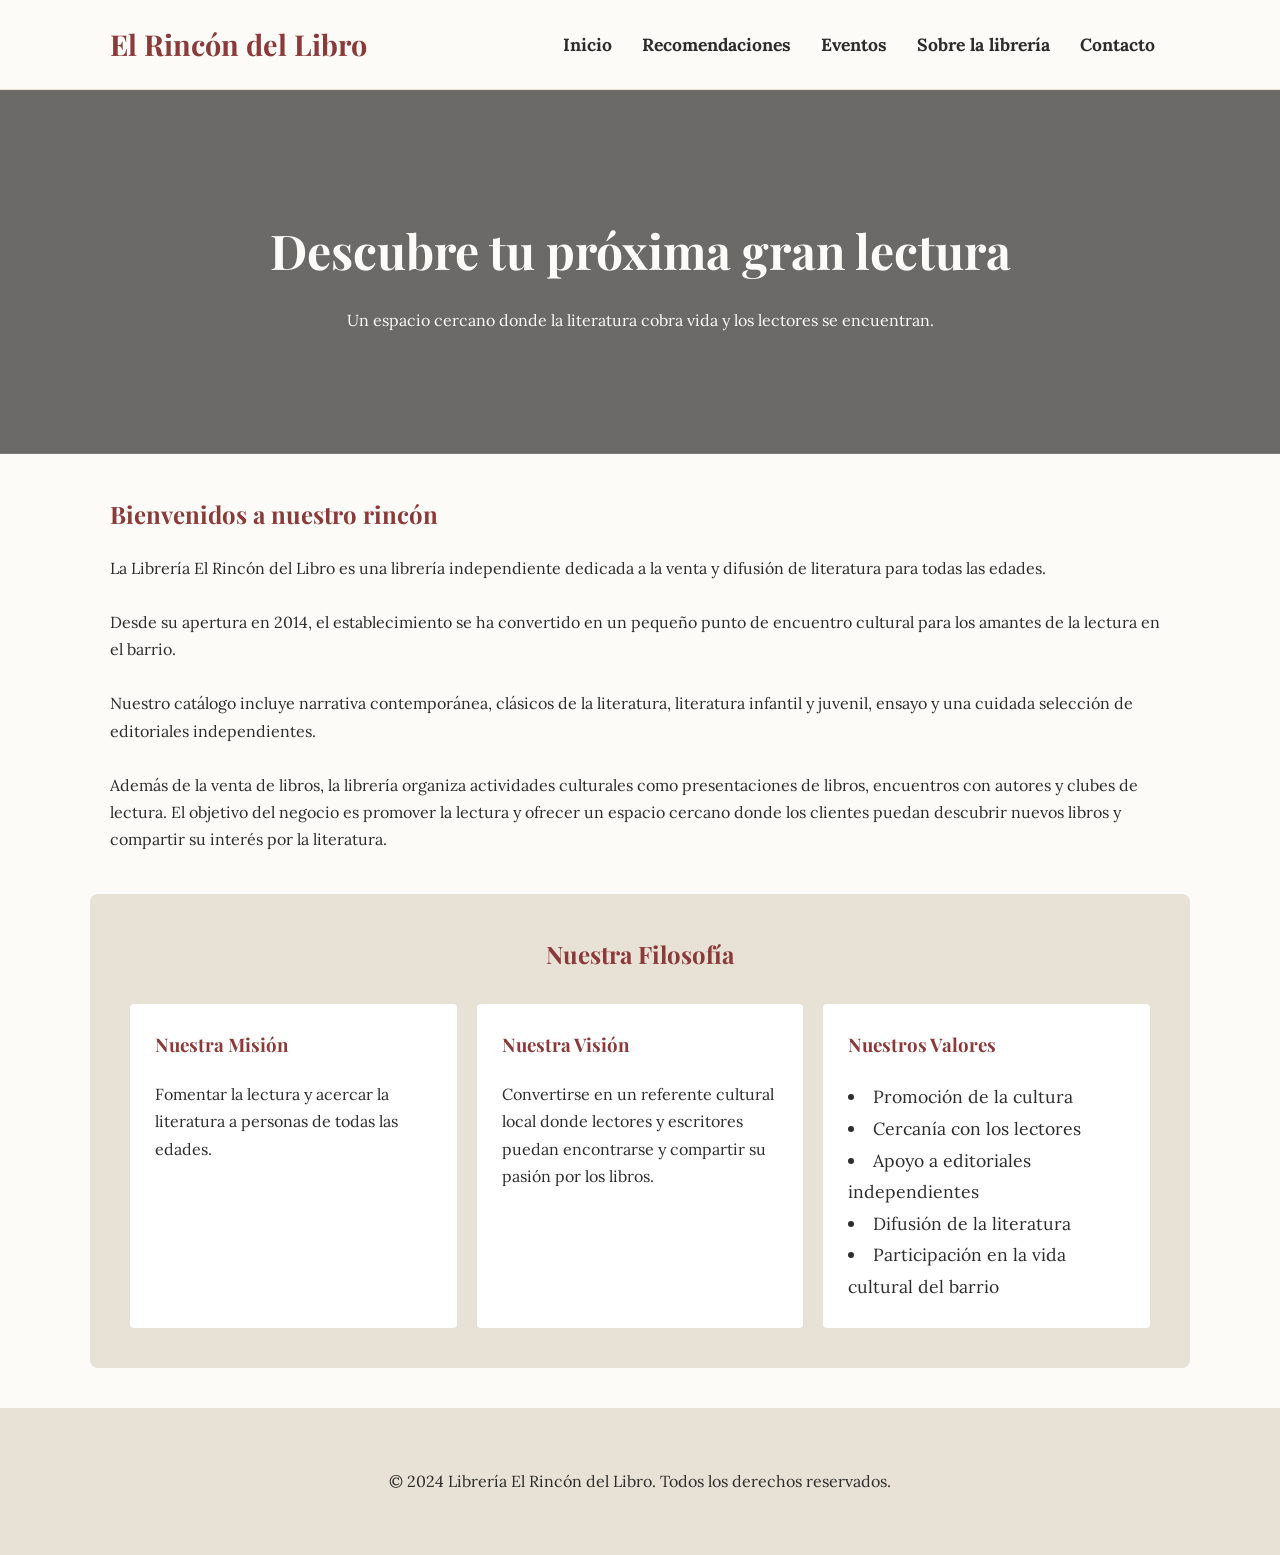
==== index.html @ 1aef14ab "Update index.html" ====
<!DOCTYPE html>
<html lang="es">
<head>
    <meta charset="UTF-8">
    <meta name="viewport" content="width=device-width, initial-scale=1.0">
    <title>Librería El Rincón del Libro | Inicio</title>
    <link rel="stylesheet" href="css/style.css">
</head>
<body>

    <header>
        <div class="contenedor header-flex">
            <a href="index.html" class="logo">El Rincón del Libro</a>
            
            <button class="hamburger" id="hamburger" aria-label="Abrir menú de navegación">
                <span></span>
                <span></span>
                <span></span>
            </button>

            <nav class="nav-menu" id="nav-menu">
                <ul>
                    <li><a href="index.html">Inicio</a></li>
                    <li><a href="recomendaciones.html">Recomendaciones</a></li>
                    <li><a href="eventos.html">Eventos</a></li>
                    <li><a href="sobre_nosotros.html">Sobre la librería</a></li>
                    <li><a href="contacto.html">Contacto</a></li>
                </ul>
            </nav>
        </div>
    </header>

   <main>
        <section class="hero">
            <h2>Descubre tu próxima gran lectura</h2>
            <p>Un espacio cercano donde la literatura cobra vida y los lectores se encuentran.</p>
        </section>

        <section class="contenedor">
            <h2>Bienvenidos a nuestro rincón</h2>
            <p>La Librería El Rincón del Libro es una librería independiente dedicada a la venta y difusión de literatura para todas las edades.</p>
            <br>
            <p>Desde su apertura en 2014, el establecimiento se ha convertido en un pequeño punto de encuentro cultural para los amantes de la lectura en el barrio.</p>
            <br>
            <p>Nuestro catálogo incluye narrativa contemporánea, clásicos de la literatura, literatura infantil y juvenil, ensayo y una cuidada selección de editoriales independientes.</p>
            <br>
            <p>Además de la venta de libros, la librería organiza actividades culturales como presentaciones de libros, encuentros con autores y clubes de lectura. El objetivo del negocio es promover la lectura y ofrecer un espacio cercano donde los clientes puedan descubrir nuevos libros y compartir su interés por la literatura.</p>
        </section>

        <section class="contenedor" style="background-color: var(--color-secundario); padding: 40px; border-radius: 8px; margin-bottom: 40px;">
            <h2 style="text-align: center; margin-bottom: 30px;">Nuestra Filosofía</h2>
            
            <div class="grid-servicios">
                
                <article class="tarjeta" style="border: none; box-shadow: none; display: flex; flex-direction: column; justify-content: space-between;">
                    <div>
                        <h3>Nuestra Misión</h3>
                        <p>Fomentar la lectura y acercar la literatura a personas de todas las edades.</p>
                    </div>
                </article>
                
                <article class="tarjeta" style="border: none; box-shadow: none; display: flex; flex-direction: column; justify-content: space-between;">
                    <div>
                        <h3>Nuestra Visión</h3>
                        <p>Convertirse en un referente cultural local donde lectores y escritores puedan encontrarse y compartir su pasión por los libros.</p>
                    </div>
                </article>

                <article class="tarjeta" style="border: none; box-shadow: none;">
                    <h3>Nuestros Valores</h3>
                    <ul style="list-style-position: inside; margin-top: 15px; color: var(--color-texto); font-size: 1.1rem; line-height: 1.8;">
                        <li>Promoción de la cultura</li>
                        <li>Cercanía con los lectores</li>
                        <li>Apoyo a editoriales independientes</li>
                        <li>Difusión de la literatura</li>
                        <li>Participación en la vida cultural del barrio</li>
                    </ul>
                </article>

            </div>
        </section>
    </main>

    <footer>
        <div class="contenedor">
            <p class="copyright">&copy; 2024 Librería El Rincón del Libro. Todos los derechos reservados.</p>
        </div>
    </footer>

    <script>
        const btn = document.getElementById('hamburger');
        const menu = document.getElementById('nav-menu');
        const links = document.querySelectorAll('.nav-menu a');

        btn.addEventListener('click', () => {
            menu.classList.toggle('show');
        });

        links.forEach(link => {
            link.addEventListener('click', () => {
                menu.classList.remove('show');
            });
        });
    </script>
</body>
</html>
---- css/style.css ----
/* --- 1. VARIABLES DE DISEÑO --- */
@import url('https://fonts.googleapis.com/css2?family=Lora:ital,wght@0,400;0,600;1,400&family=Playfair+Display:ital,wght@0,400;0,700;1,400&display=swap');

:root {
    --color-fondo: #FDFBF7; 
    --color-texto: #2C2C2C; 
    --color-primario: #8B3A3A; 
    --color-secundario: #E8E1D5; 
    --margen-pantalla: 20px;
    --fuente-titulos: 'Playfair Display', serif;
    --fuente-texto: 'Lora', serif;
}

/* --- 2. ESTILOS GENERALES --- */
* {
    margin: 0;
    padding: 0;
    box-sizing: border-box;
}

body {
    background-color: var(--color-fondo);
    color: var(--color-texto);
    font-family: var(--fuente-texto);
    line-height: 1.7;
}

.contenedor {
    max-width: 1100px;
    margin: 0 auto;
    padding: 40px var(--margen-pantalla);
}

h1, h2, h3 {
    font-family: var(--fuente-titulos);
    color: var(--color-primario);
    margin-bottom: 20px;
}

/* --- 3. CABECERA Y MENÚ --- */
header {
    background-color: var(--color-fondo);
    padding: 20px 0;
    border-bottom: 1px solid var(--color-secundario);
    position: relative; /* Clave para el menú móvil */
    z-index: 10000;
}

.header-flex {
    display: flex;
    justify-content: space-between;
    align-items: center;
    padding: 0 var(--margen-pantalla);
}

.logo {
    font-family: var(--fuente-titulos);
    font-size: 1.8rem;
    color: var(--color-primario);
    text-decoration: none;
    font-weight: bold;
}

.nav-menu ul {
    list-style: none;
    display: flex;
}

.nav-menu li a {
    color: var(--color-texto);
    text-decoration: none;
    padding: 10px 15px;
    transition: color 0.3s;
    font-size: 1.1rem;
    font-weight: bold;
}

.nav-menu li a:hover {
    color: var(--color-primario);
}

/* --- 4. BOTÓN HAMBURGUESA --- */
.hamburger {
    display: none; 
    cursor: pointer;
    background: none;
    border: none;
}

.hamburger span {
    display: block;
    width: 25px;
    height: 3px;
    background-color: var(--color-primario);
    margin-bottom: 5px;
    border-radius: 2px;
}

/* --- 5. SECCIÓN HERO --- */
.hero {
    position: relative;
    background-image: linear-gradient(rgba(44, 44, 44, 0.7), rgba(44, 44, 44, 0.7)), url('https://images.unsplash.com/photo-1481627834876-b7833e8f5570?auto=format&fit=crop&q=80&w=1200');
    background-size: cover;
    background-position: center;
    color: #FDFBF7;
    text-align: center;
    padding: 120px var(--margen-pantalla);
}

.hero h2 {
    color: #FDFBF7;
    font-size: 3rem;
    margin-bottom: 15px;
}

/* --- 6. GRIDS GENÉRICOS (Preparados para no repetir código) --- */
.grid-servicios, .grid-libros, .grid-eventos {
    display: grid;
    grid-template-columns: 1fr;
    gap: 20px;
    margin-top: 30px;
}

.tarjeta {
    background-color: #fff;
    padding: 25px;
    border-radius: 4px;
    border: 1px solid var(--color-secundario);
    box-shadow: 0 4px 6px rgba(0,0,0,0.05);
}

/* --- 7. FOOTER --- */
footer {
    background-color: var(--color-secundario);
    text-align: center;
    padding: 20px var(--margen-pantalla);
    margin-top: 40px;
}
/* --- ESTILOS ESPECÍFICOS PARA TARJETAS DE LIBROS --- */
.tarjeta-libro {
    padding: 0; /* Quitamos el padding para que la imagen llegue al borde */
    overflow: hidden; /* Para que las esquinas de la imagen se redondeen con la tarjeta */
    transition: transform 0.3s ease;
}

.tarjeta-libro:hover {
    transform: translateY(-5px); /* Pequeño efecto de elevación al pasar el ratón */
}

.tarjeta-libro img {
    width: 100%;
    height: 250px;
    object-fit: cover; /* Clave: recorta la imagen sin deformarla */
    border-bottom: 3px solid var(--color-primario);
}

.tarjeta-libro h3, .tarjeta-libro p {
    padding: 0 20px;
}

.tarjeta-libro h3 {
    margin-top: 15px;
    margin-bottom: 10px;
    font-size: 1.4rem;
}

.tarjeta-libro p {
    margin-bottom: 20px;
    color: #555;
    font-size: 1rem;
}

.etiqueta-categoria {
    display: inline-block;
    background-color: var(--color-acento); /* Nuestro tono dorado/madera */
    color: #fff;
    font-size: 0.8rem;
    font-weight: bold;
    padding: 4px 12px;
    margin: 15px 0 0 20px;
    border-radius: 20px;
    text-transform: uppercase;
    letter-spacing: 1px;
}

/* --- 8. MEDIA QUERIES --- */
@media (max-width: 767px) {
    .hamburger { display: block; }
    
    .nav-menu {
        position: absolute; 
        top: 100%; left: 0; width: 100%;
        background: #fff; display: none; 
        flex-direction: column;
        z-index: 9999;
        border-bottom: 3px solid var(--color-primario);
        box-shadow: 0 10px 10px rgba(0,0,0,0.1);
    }
    
    .nav-menu.show { display: flex; }
    .nav-menu ul { flex-direction: column; }
    .nav-menu li { text-align: center; border-top: 1px solid var(--color-secundario); padding: 10px 0;}
}

@media (min-width: 768px) {
    .grid-servicios, .grid-libros, .grid-eventos {
        grid-template-columns: repeat(2, 1fr);
    }
}

@media (min-width: 1024px) {
    .grid-servicios, .grid-libros, .grid-eventos {
        grid-template-columns: repeat(3, 1fr);
    }
}
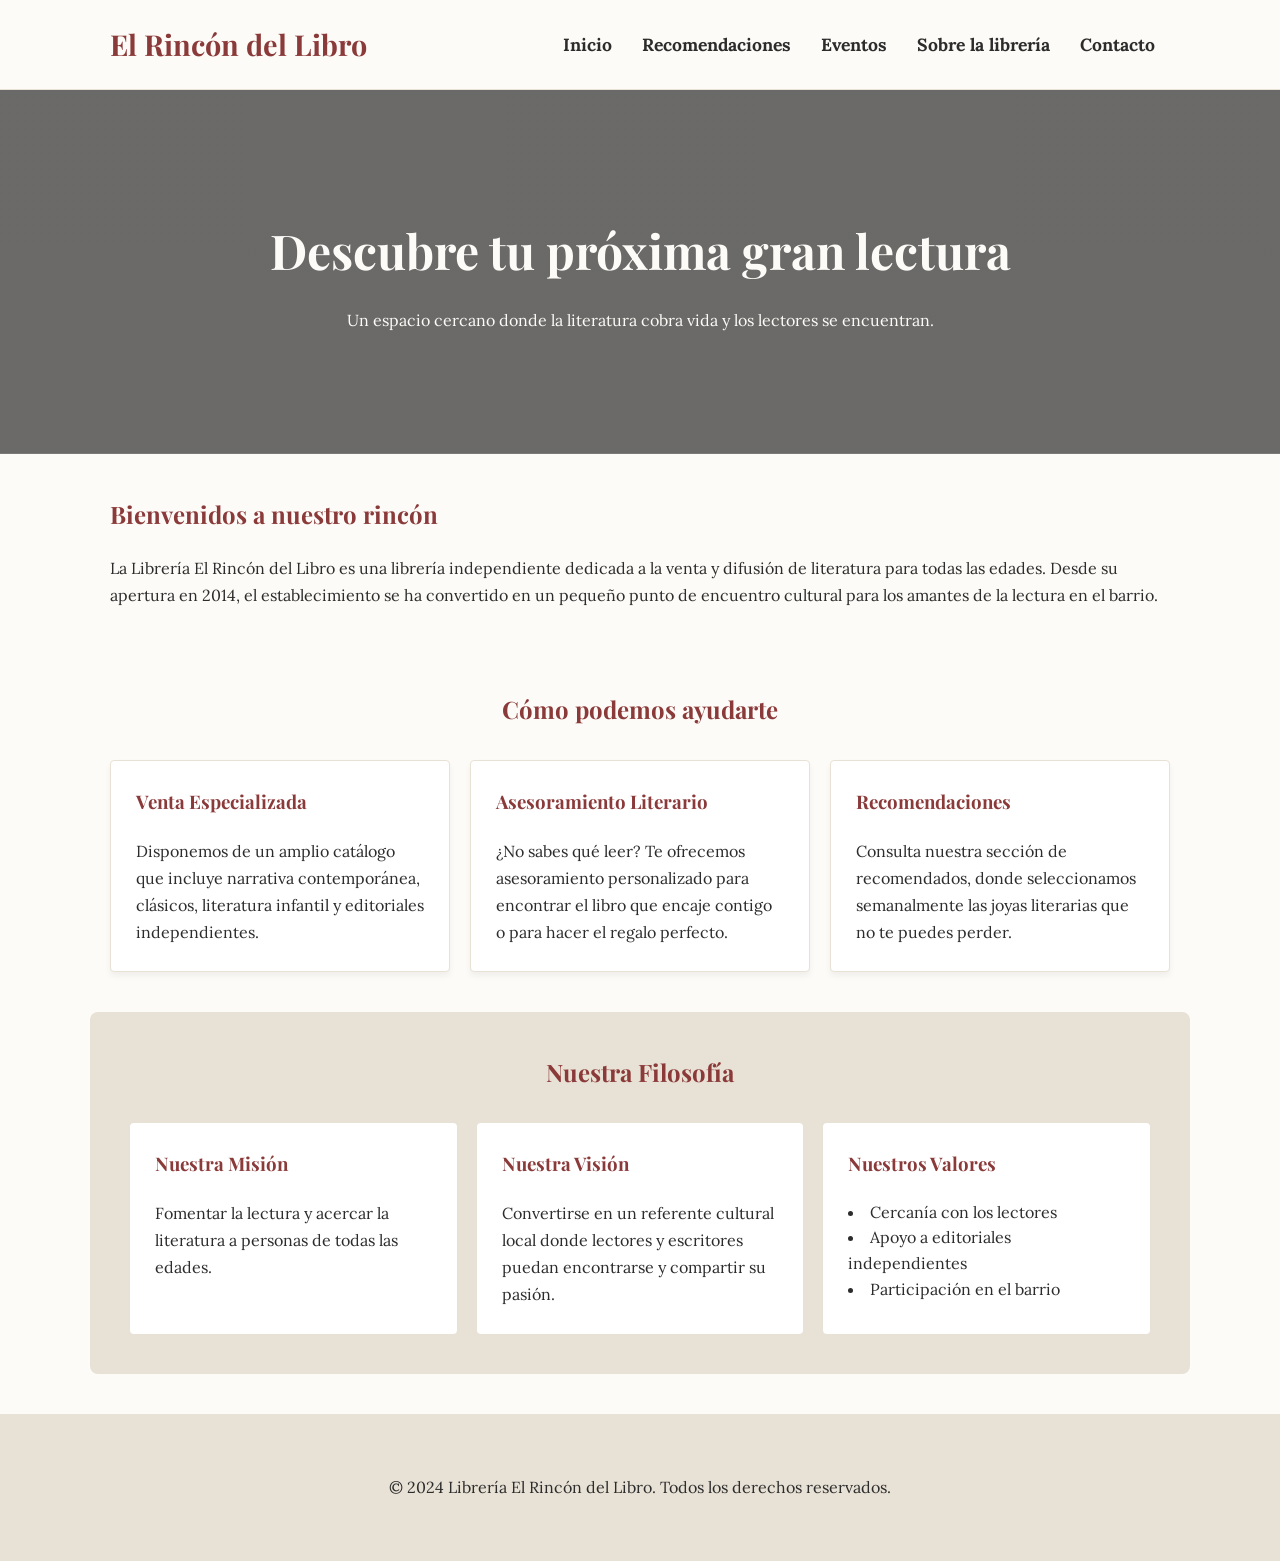
==== commit d927601c: "Update index.html" ====
--- a/index.html
+++ b/index.html
@@ -30,7 +30,7 @@
         </div>
     </header>
 
-   <main>
+    <main>
         <section class="hero">
             <h2>Descubre tu próxima gran lectura</h2>
             <p>Un espacio cercano donde la literatura cobra vida y los lectores se encuentran.</p>
@@ -38,45 +38,51 @@
 
         <section class="contenedor">
             <h2>Bienvenidos a nuestro rincón</h2>
-            <p>La Librería El Rincón del Libro es una librería independiente dedicada a la venta y difusión de literatura para todas las edades.</p>
-            <br>
-            <p>Desde su apertura en 2014, el establecimiento se ha convertido en un pequeño punto de encuentro cultural para los amantes de la lectura en el barrio.</p>
-            <br>
-            <p>Nuestro catálogo incluye narrativa contemporánea, clásicos de la literatura, literatura infantil y juvenil, ensayo y una cuidada selección de editoriales independientes.</p>
-            <br>
-            <p>Además de la venta de libros, la librería organiza actividades culturales como presentaciones de libros, encuentros con autores y clubes de lectura. El objetivo del negocio es promover la lectura y ofrecer un espacio cercano donde los clientes puedan descubrir nuevos libros y compartir su interés por la literatura.</p>
+            <p>La Librería El Rincón del Libro es una librería independiente dedicada a la venta y difusión de literatura para todas las edades. Desde su apertura en 2014, el establecimiento se ha convertido en un pequeño punto de encuentro cultural para los amantes de la lectura en el barrio.</p>
+        </section>
+
+        <section class="contenedor">
+            <h2 style="text-align: center; margin-bottom: 30px;">Cómo podemos ayudarte</h2>
+            <div class="grid-servicios">
+                <article class="tarjeta">
+                    <h3>Venta Especializada</h3>
+                    <p>Disponemos de un amplio catálogo que incluye narrativa contemporánea, clásicos, literatura infantil y editoriales independientes.</p>
+                </article>
+                
+                <article class="tarjeta">
+                    <h3>Asesoramiento Literario</h3>
+                    <p>¿No sabes qué leer? Te ofrecemos asesoramiento personalizado para encontrar el libro que encaje contigo o para hacer el regalo perfecto.</p>
+                </article>
+
+                <article class="tarjeta">
+                    <h3>Recomendaciones</h3>
+                    <p>Consulta nuestra sección de recomendados, donde seleccionamos semanalmente las joyas literarias que no te puedes perder.</p>
+                </article>
+            </div>
         </section>
 
         <section class="contenedor" style="background-color: var(--color-secundario); padding: 40px; border-radius: 8px; margin-bottom: 40px;">
             <h2 style="text-align: center; margin-bottom: 30px;">Nuestra Filosofía</h2>
             
             <div class="grid-servicios">
-                
-                <article class="tarjeta" style="border: none; box-shadow: none; display: flex; flex-direction: column; justify-content: space-between;">
-                    <div>
-                        <h3>Nuestra Misión</h3>
-                        <p>Fomentar la lectura y acercar la literatura a personas de todas las edades.</p>
-                    </div>
+                <article class="tarjeta" style="border: none; box-shadow: none;">
+                    <h3>Nuestra Misión</h3>
+                    <p>Fomentar la lectura y acercar la literatura a personas de todas las edades.</p>
                 </article>
                 
-                <article class="tarjeta" style="border: none; box-shadow: none; display: flex; flex-direction: column; justify-content: space-between;">
-                    <div>
-                        <h3>Nuestra Visión</h3>
-                        <p>Convertirse en un referente cultural local donde lectores y escritores puedan encontrarse y compartir su pasión por los libros.</p>
-                    </div>
+                <article class="tarjeta" style="border: none; box-shadow: none;">
+                    <h3>Nuestra Visión</h3>
+                    <p>Convertirse en un referente cultural local donde lectores y escritores puedan encontrarse y compartir su pasión.</p>
                 </article>
 
                 <article class="tarjeta" style="border: none; box-shadow: none;">
                     <h3>Nuestros Valores</h3>
-                    <ul style="list-style-position: inside; margin-top: 15px; color: var(--color-texto); font-size: 1.1rem; line-height: 1.8;">
-                        <li>Promoción de la cultura</li>
+                    <ul style="list-style-position: inside; color: var(--color-texto); font-size: 1rem; line-height: 1.6;">
                         <li>Cercanía con los lectores</li>
                         <li>Apoyo a editoriales independientes</li>
-                        <li>Difusión de la literatura</li>
-                        <li>Participación en la vida cultural del barrio</li>
+                        <li>Participación en el barrio</li>
                     </ul>
                 </article>
-
             </div>
         </section>
     </main>
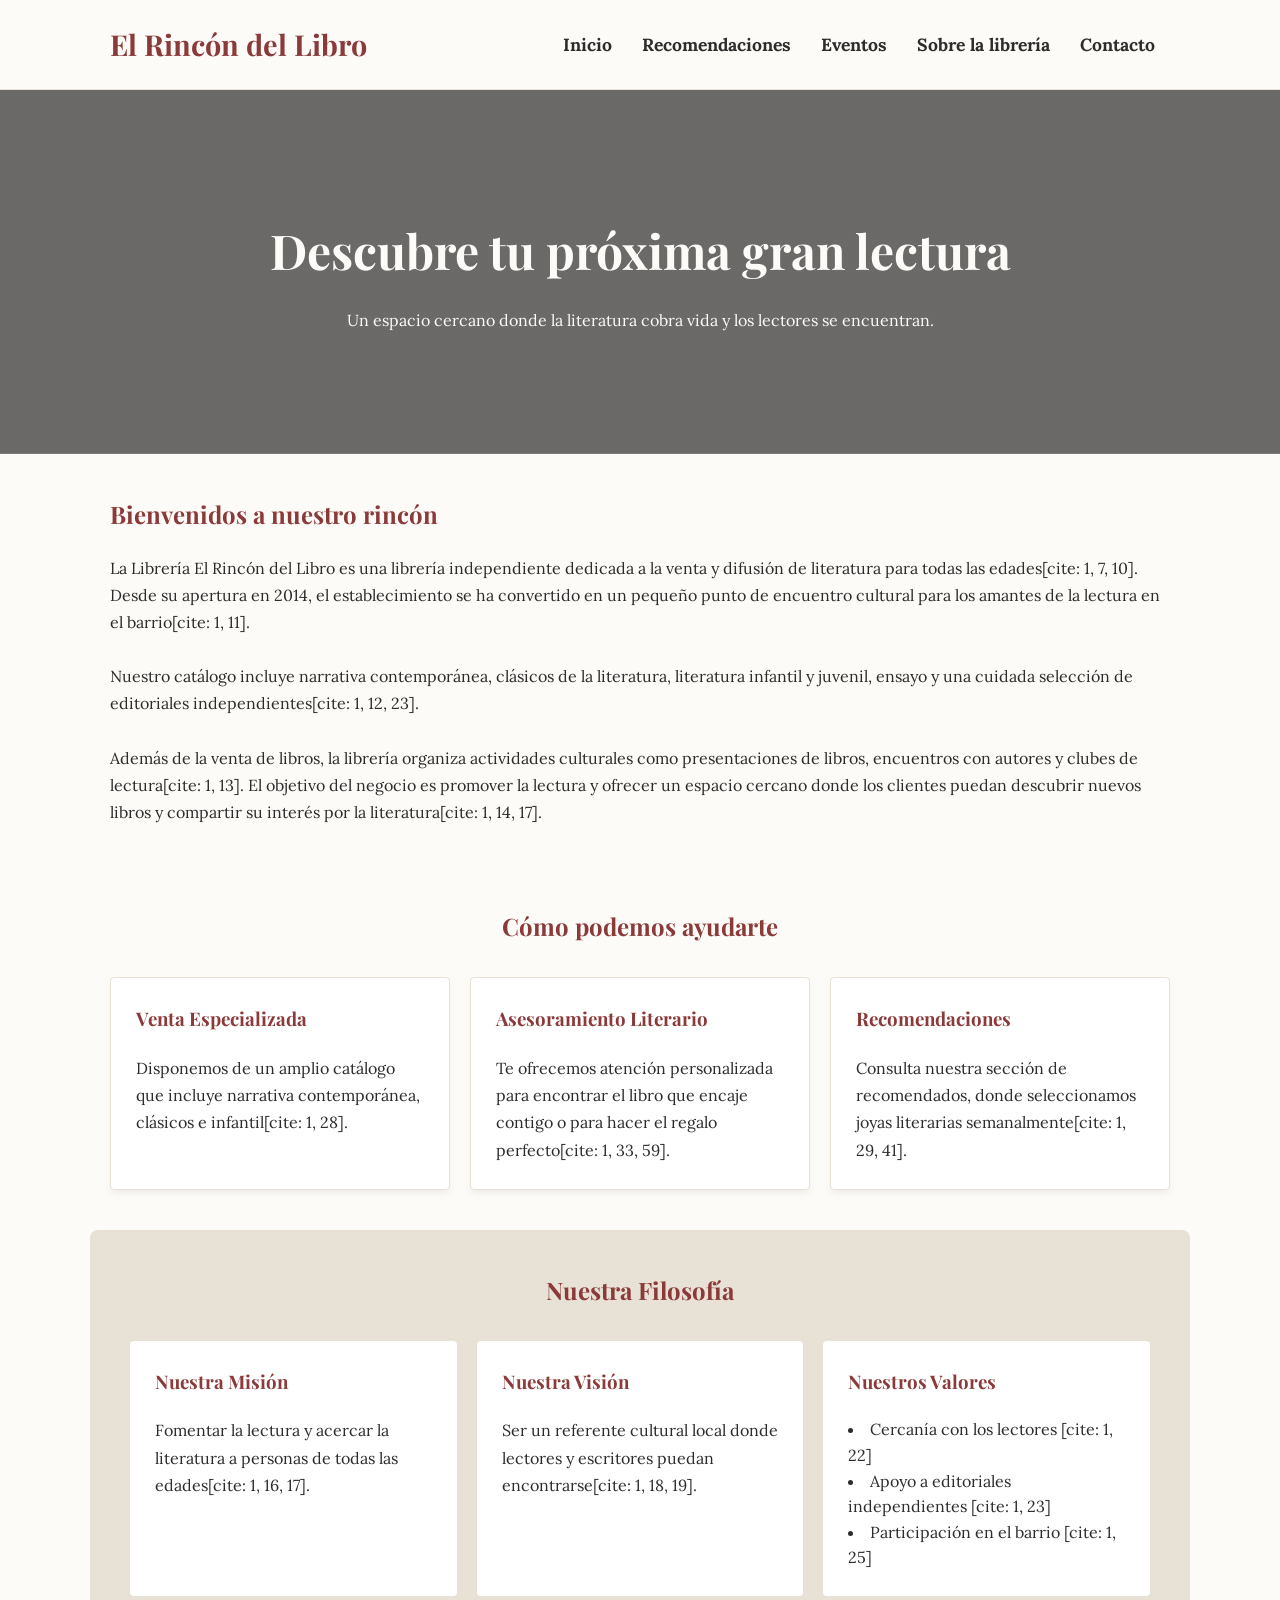
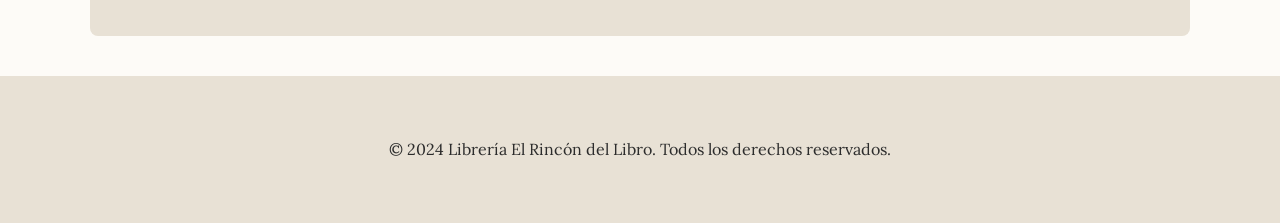
==== commit a8ba261f: "Update index.html" ====
--- a/index.html
+++ b/index.html
@@ -38,7 +38,11 @@
 
         <section class="contenedor">
             <h2>Bienvenidos a nuestro rincón</h2>
-            <p>La Librería El Rincón del Libro es una librería independiente dedicada a la venta y difusión de literatura para todas las edades. Desde su apertura en 2014, el establecimiento se ha convertido en un pequeño punto de encuentro cultural para los amantes de la lectura en el barrio.</p>
+            <p>La Librería El Rincón del Libro es una librería independiente dedicada a la venta y difusión de literatura para todas las edades[cite: 1, 7, 10]. Desde su apertura en 2014, el establecimiento se ha convertido en un pequeño punto de encuentro cultural para los amantes de la lectura en el barrio[cite: 1, 11].</p>
+            <br>
+            <p>Nuestro catálogo incluye narrativa contemporánea, clásicos de la literatura, literatura infantil y juvenil, ensayo y una cuidada selección de editoriales independientes[cite: 1, 12, 23].</p>
+            <br>
+            <p>Además de la venta de libros, la librería organiza actividades culturales como presentaciones de libros, encuentros con autores y clubes de lectura[cite: 1, 13]. El objetivo del negocio es promover la lectura y ofrecer un espacio cercano donde los clientes puedan descubrir nuevos libros y compartir su interés por la literatura[cite: 1, 14, 17].</p>
         </section>
 
         <section class="contenedor">
@@ -46,17 +50,17 @@
             <div class="grid-servicios">
                 <article class="tarjeta">
                     <h3>Venta Especializada</h3>
-                    <p>Disponemos de un amplio catálogo que incluye narrativa contemporánea, clásicos, literatura infantil y editoriales independientes.</p>
+                    <p>Disponemos de un amplio catálogo que incluye narrativa contemporánea, clásicos e infantil[cite: 1, 28].</p>
                 </article>
                 
                 <article class="tarjeta">
                     <h3>Asesoramiento Literario</h3>
-                    <p>¿No sabes qué leer? Te ofrecemos asesoramiento personalizado para encontrar el libro que encaje contigo o para hacer el regalo perfecto.</p>
+                    <p>Te ofrecemos atención personalizada para encontrar el libro que encaje contigo o para hacer el regalo perfecto[cite: 1, 33, 59].</p>
                 </article>
 
                 <article class="tarjeta">
                     <h3>Recomendaciones</h3>
-                    <p>Consulta nuestra sección de recomendados, donde seleccionamos semanalmente las joyas literarias que no te puedes perder.</p>
+                    <p>Consulta nuestra sección de recomendados, donde seleccionamos joyas literarias semanalmente[cite: 1, 29, 41].</p>
                 </article>
             </div>
         </section>
@@ -67,20 +71,20 @@
             <div class="grid-servicios">
                 <article class="tarjeta" style="border: none; box-shadow: none;">
                     <h3>Nuestra Misión</h3>
-                    <p>Fomentar la lectura y acercar la literatura a personas de todas las edades.</p>
+                    <p>Fomentar la lectura y acercar la literatura a personas de todas las edades[cite: 1, 16, 17].</p>
                 </article>
                 
                 <article class="tarjeta" style="border: none; box-shadow: none;">
                     <h3>Nuestra Visión</h3>
-                    <p>Convertirse en un referente cultural local donde lectores y escritores puedan encontrarse y compartir su pasión.</p>
+                    <p>Ser un referente cultural local donde lectores y escritores puedan encontrarse[cite: 1, 18, 19].</p>
                 </article>
 
                 <article class="tarjeta" style="border: none; box-shadow: none;">
                     <h3>Nuestros Valores</h3>
                     <ul style="list-style-position: inside; color: var(--color-texto); font-size: 1rem; line-height: 1.6;">
-                        <li>Cercanía con los lectores</li>
-                        <li>Apoyo a editoriales independientes</li>
-                        <li>Participación en el barrio</li>
+                        <li>Cercanía con los lectores [cite: 1, 22]</li>
+                        <li>Apoyo a editoriales independientes [cite: 1, 23]</li>
+                        <li>Participación en el barrio [cite: 1, 25]</li>
                     </ul>
                 </article>
             </div>
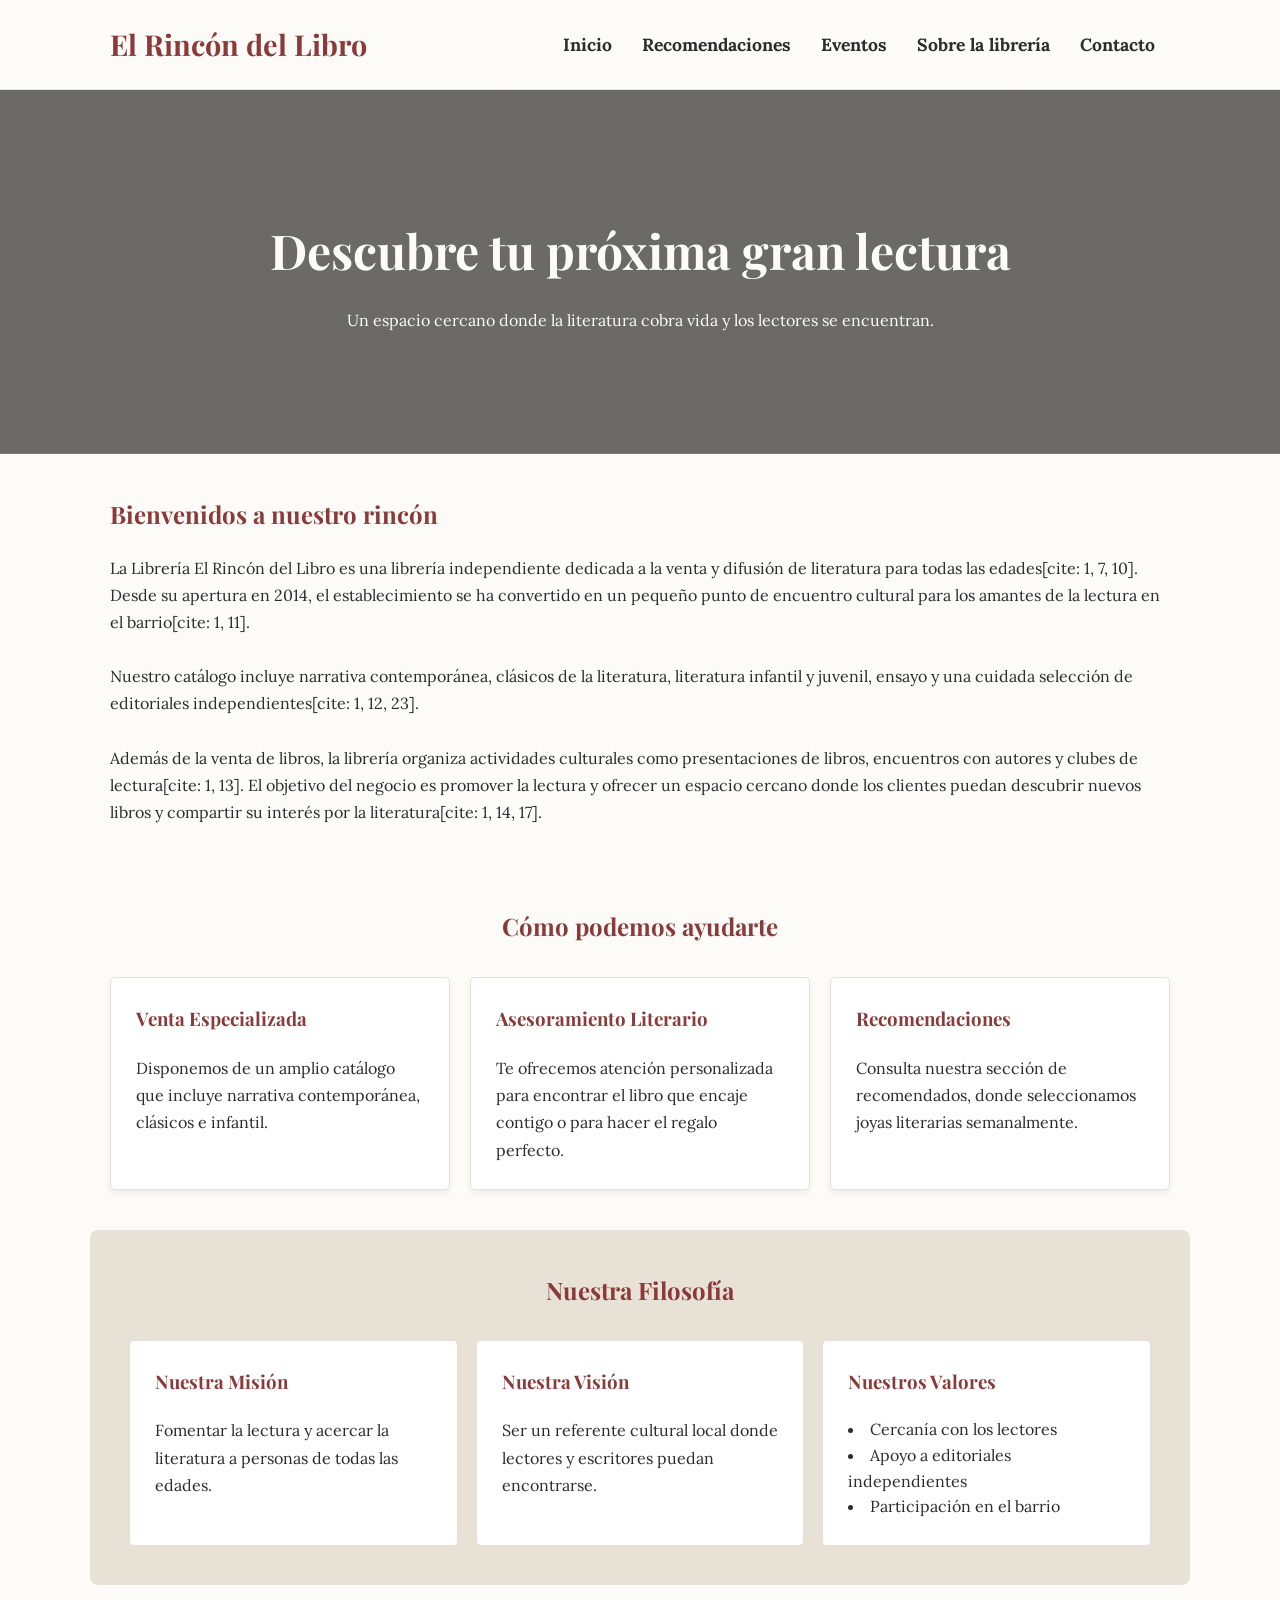
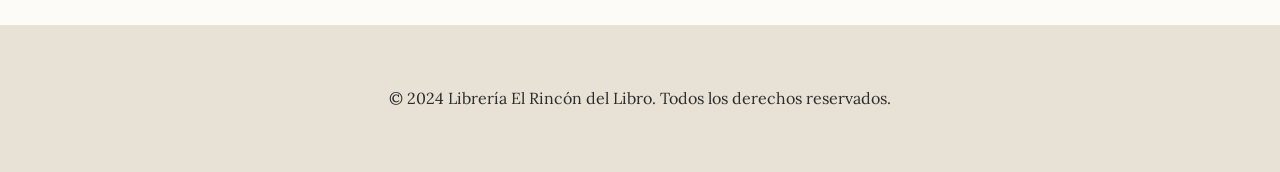
==== commit fbef2676: "Update index.html" ====
--- a/index.html
+++ b/index.html
@@ -50,17 +50,17 @@
             <div class="grid-servicios">
                 <article class="tarjeta">
                     <h3>Venta Especializada</h3>
-                    <p>Disponemos de un amplio catálogo que incluye narrativa contemporánea, clásicos e infantil[cite: 1, 28].</p>
+                    <p>Disponemos de un amplio catálogo que incluye narrativa contemporánea, clásicos e infantil.</p>
                 </article>
                 
                 <article class="tarjeta">
                     <h3>Asesoramiento Literario</h3>
-                    <p>Te ofrecemos atención personalizada para encontrar el libro que encaje contigo o para hacer el regalo perfecto[cite: 1, 33, 59].</p>
+                    <p>Te ofrecemos atención personalizada para encontrar el libro que encaje contigo o para hacer el regalo perfecto.</p>
                 </article>
 
                 <article class="tarjeta">
                     <h3>Recomendaciones</h3>
-                    <p>Consulta nuestra sección de recomendados, donde seleccionamos joyas literarias semanalmente[cite: 1, 29, 41].</p>
+                    <p>Consulta nuestra sección de recomendados, donde seleccionamos joyas literarias semanalmente.</p>
                 </article>
             </div>
         </section>
@@ -71,20 +71,20 @@
             <div class="grid-servicios">
                 <article class="tarjeta" style="border: none; box-shadow: none;">
                     <h3>Nuestra Misión</h3>
-                    <p>Fomentar la lectura y acercar la literatura a personas de todas las edades[cite: 1, 16, 17].</p>
+                    <p>Fomentar la lectura y acercar la literatura a personas de todas las edades.</p>
                 </article>
                 
                 <article class="tarjeta" style="border: none; box-shadow: none;">
                     <h3>Nuestra Visión</h3>
-                    <p>Ser un referente cultural local donde lectores y escritores puedan encontrarse[cite: 1, 18, 19].</p>
+                    <p>Ser un referente cultural local donde lectores y escritores puedan encontrarse.</p>
                 </article>
 
                 <article class="tarjeta" style="border: none; box-shadow: none;">
                     <h3>Nuestros Valores</h3>
                     <ul style="list-style-position: inside; color: var(--color-texto); font-size: 1rem; line-height: 1.6;">
-                        <li>Cercanía con los lectores [cite: 1, 22]</li>
-                        <li>Apoyo a editoriales independientes [cite: 1, 23]</li>
-                        <li>Participación en el barrio [cite: 1, 25]</li>
+                        <li>Cercanía con los lectores </li>
+                        <li>Apoyo a editoriales independientes </li>
+                        <li>Participación en el barrio </li>
                     </ul>
                 </article>
             </div>
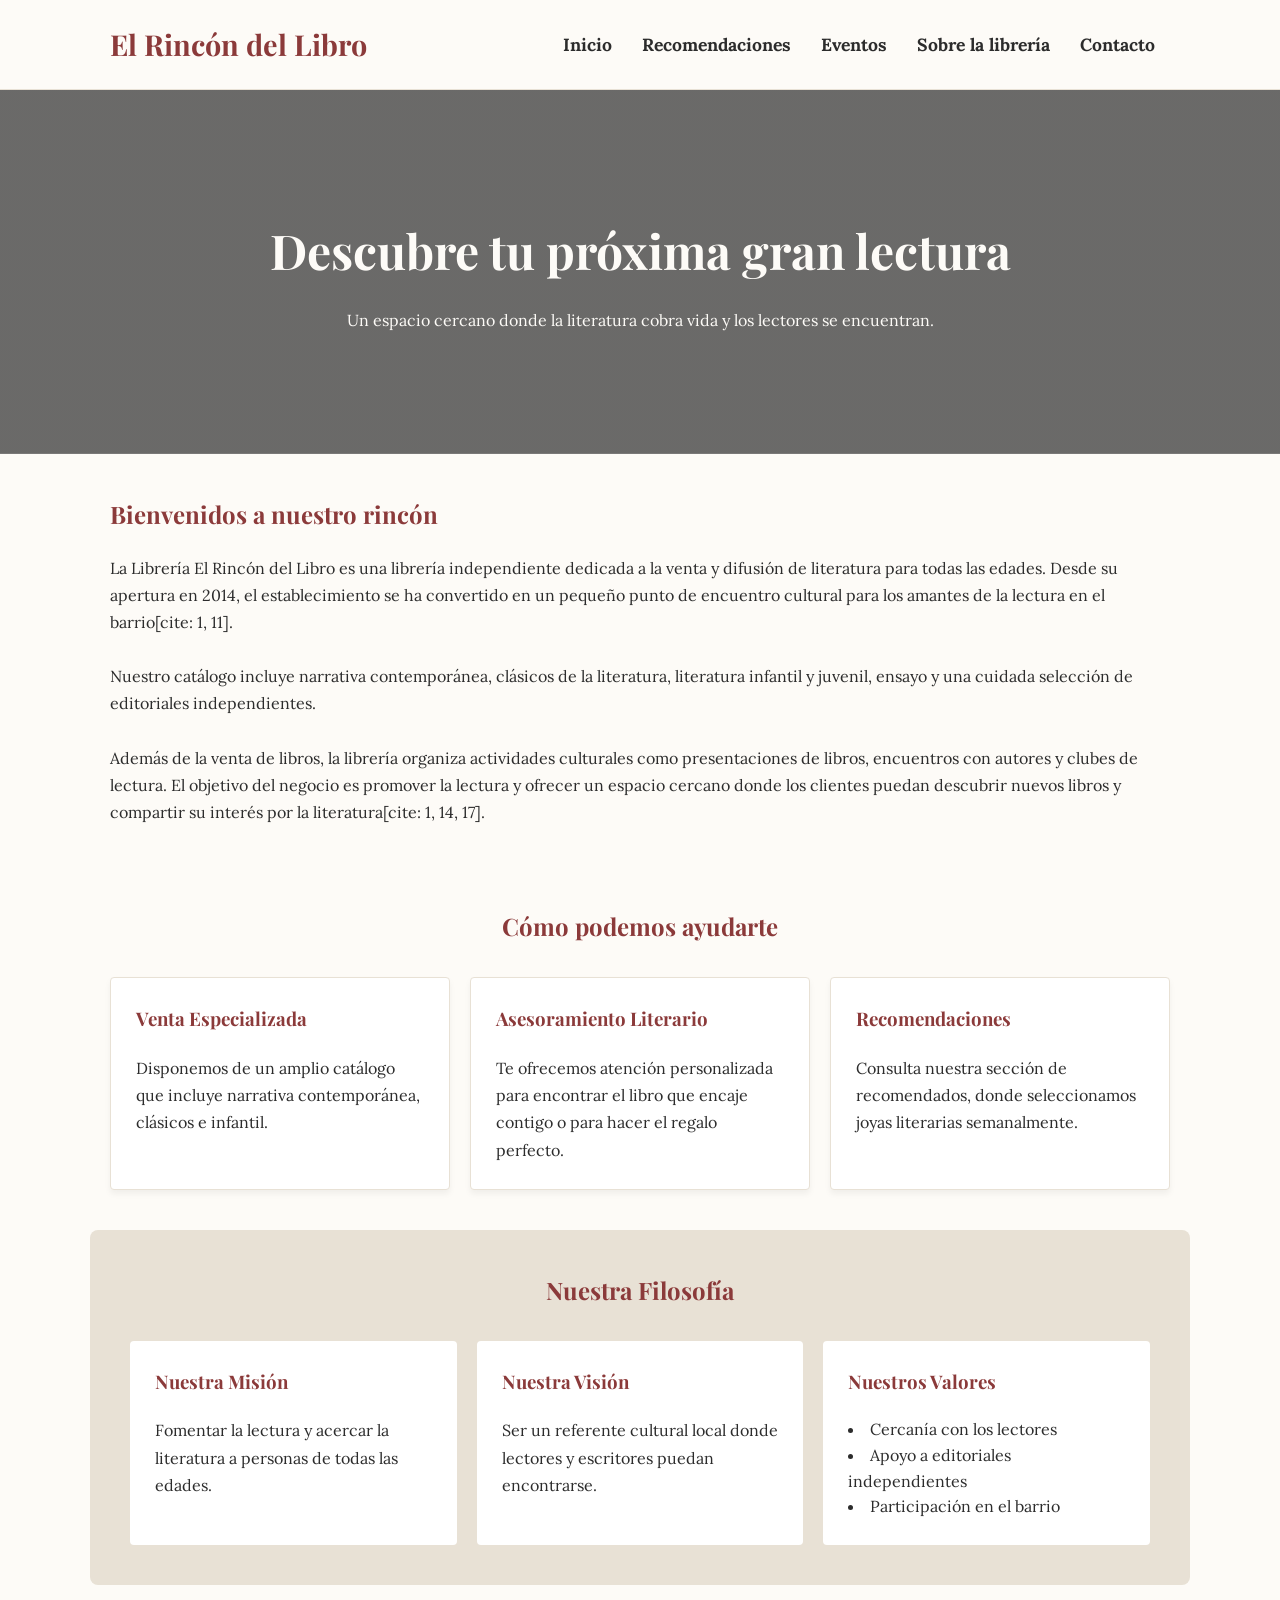
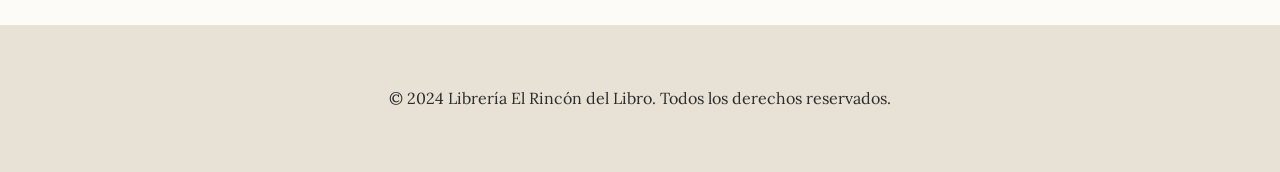
==== commit d2cc332a: "Update index.html" ====
--- a/index.html
+++ b/index.html
@@ -38,11 +38,11 @@
 
         <section class="contenedor">
             <h2>Bienvenidos a nuestro rincón</h2>
-            <p>La Librería El Rincón del Libro es una librería independiente dedicada a la venta y difusión de literatura para todas las edades[cite: 1, 7, 10]. Desde su apertura en 2014, el establecimiento se ha convertido en un pequeño punto de encuentro cultural para los amantes de la lectura en el barrio[cite: 1, 11].</p>
+            <p>La Librería El Rincón del Libro es una librería independiente dedicada a la venta y difusión de literatura para todas las edades. Desde su apertura en 2014, el establecimiento se ha convertido en un pequeño punto de encuentro cultural para los amantes de la lectura en el barrio[cite: 1, 11].</p>
             <br>
-            <p>Nuestro catálogo incluye narrativa contemporánea, clásicos de la literatura, literatura infantil y juvenil, ensayo y una cuidada selección de editoriales independientes[cite: 1, 12, 23].</p>
+            <p>Nuestro catálogo incluye narrativa contemporánea, clásicos de la literatura, literatura infantil y juvenil, ensayo y una cuidada selección de editoriales independientes.</p>
             <br>
-            <p>Además de la venta de libros, la librería organiza actividades culturales como presentaciones de libros, encuentros con autores y clubes de lectura[cite: 1, 13]. El objetivo del negocio es promover la lectura y ofrecer un espacio cercano donde los clientes puedan descubrir nuevos libros y compartir su interés por la literatura[cite: 1, 14, 17].</p>
+            <p>Además de la venta de libros, la librería organiza actividades culturales como presentaciones de libros, encuentros con autores y clubes de lectura. El objetivo del negocio es promover la lectura y ofrecer un espacio cercano donde los clientes puedan descubrir nuevos libros y compartir su interés por la literatura[cite: 1, 14, 17].</p>
         </section>
 
         <section class="contenedor">
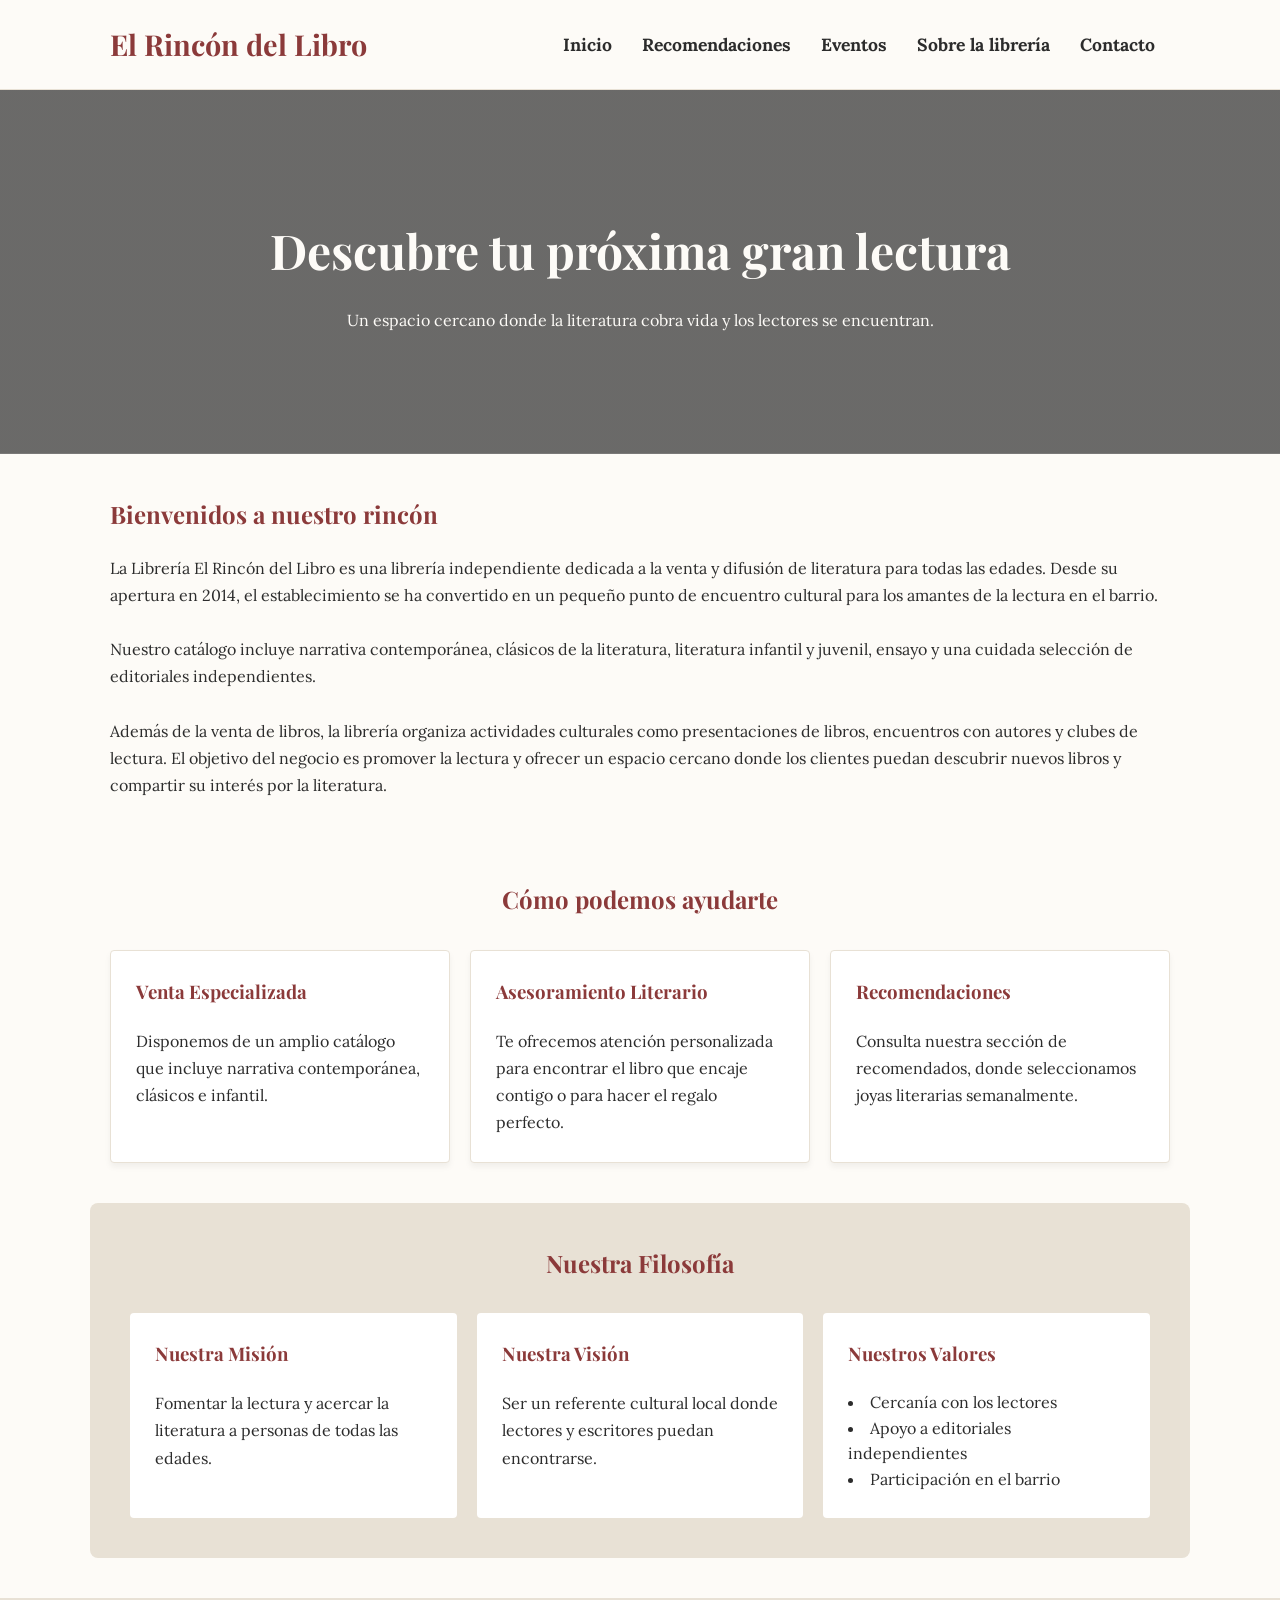
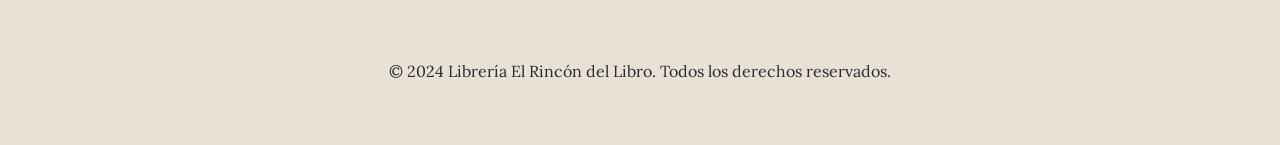
==== commit cf776763: "Update index.html" ====
--- a/index.html
+++ b/index.html
@@ -38,11 +38,11 @@
 
         <section class="contenedor">
             <h2>Bienvenidos a nuestro rincón</h2>
-            <p>La Librería El Rincón del Libro es una librería independiente dedicada a la venta y difusión de literatura para todas las edades. Desde su apertura en 2014, el establecimiento se ha convertido en un pequeño punto de encuentro cultural para los amantes de la lectura en el barrio[cite: 1, 11].</p>
+            <p>La Librería El Rincón del Libro es una librería independiente dedicada a la venta y difusión de literatura para todas las edades. Desde su apertura en 2014, el establecimiento se ha convertido en un pequeño punto de encuentro cultural para los amantes de la lectura en el barrio.</p>
             <br>
             <p>Nuestro catálogo incluye narrativa contemporánea, clásicos de la literatura, literatura infantil y juvenil, ensayo y una cuidada selección de editoriales independientes.</p>
             <br>
-            <p>Además de la venta de libros, la librería organiza actividades culturales como presentaciones de libros, encuentros con autores y clubes de lectura. El objetivo del negocio es promover la lectura y ofrecer un espacio cercano donde los clientes puedan descubrir nuevos libros y compartir su interés por la literatura[cite: 1, 14, 17].</p>
+            <p>Además de la venta de libros, la librería organiza actividades culturales como presentaciones de libros, encuentros con autores y clubes de lectura. El objetivo del negocio es promover la lectura y ofrecer un espacio cercano donde los clientes puedan descubrir nuevos libros y compartir su interés por la literatura.</p>
         </section>
 
         <section class="contenedor">
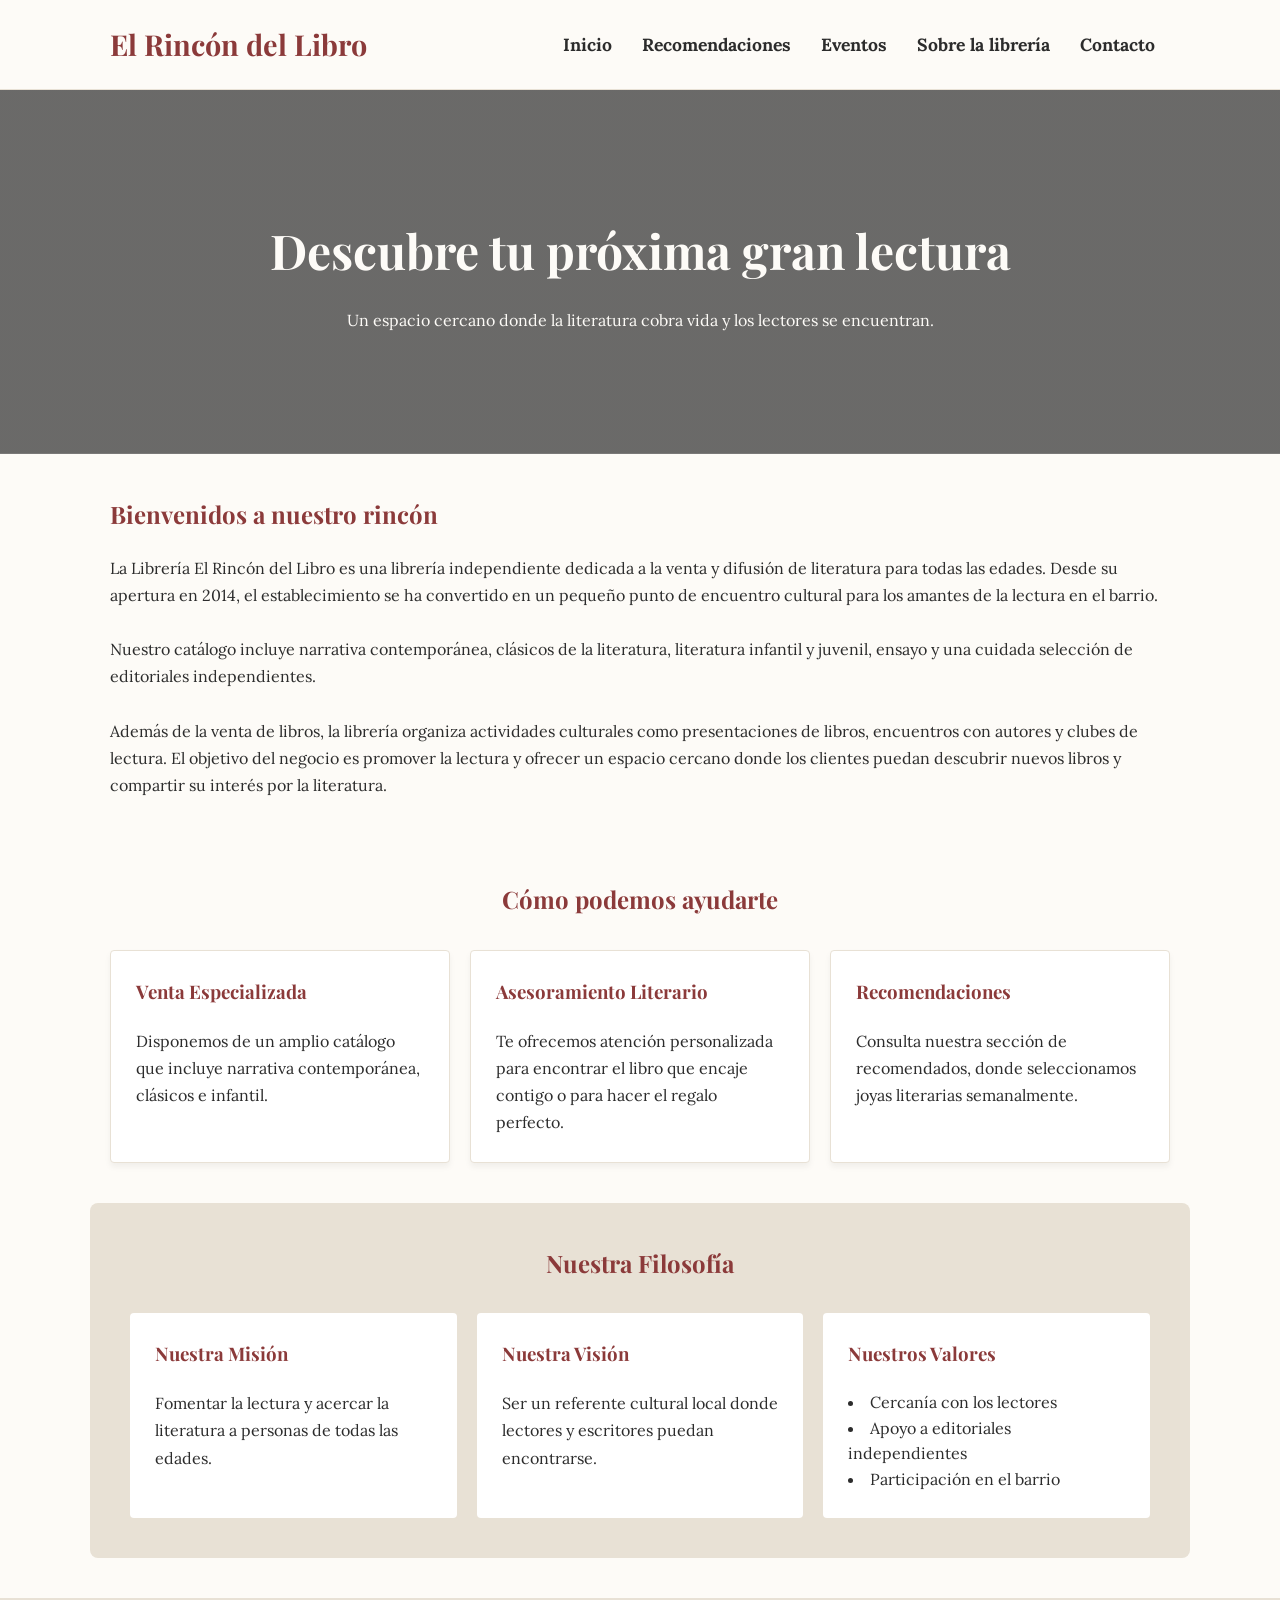
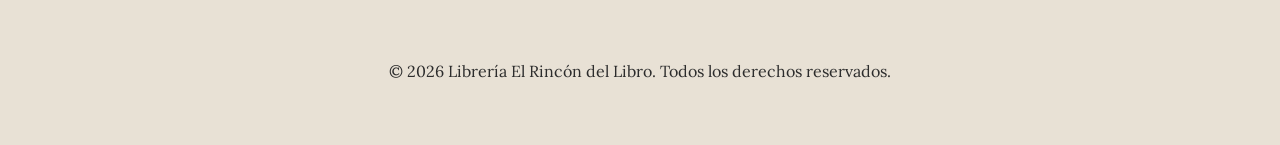
==== commit cc020a18: "Update index.html" ====
--- a/index.html
+++ b/index.html
@@ -93,7 +93,7 @@
 
     <footer>
         <div class="contenedor">
-            <p class="copyright">&copy; 2024 Librería El Rincón del Libro. Todos los derechos reservados.</p>
+            <p class="copyright">&copy; 2026 Librería El Rincón del Libro. Todos los derechos reservados.</p>
         </div>
     </footer>
 
--- a/css/style.css
+++ b/css/style.css
@@ -42,7 +42,7 @@
     background-color: var(--color-fondo);
     padding: 20px 0;
     border-bottom: 1px solid var(--color-secundario);
-    position: relative; /* Clave para el menú móvil */
+    position: relative; 
     z-index: 10000;
 }
 
@@ -113,7 +113,7 @@
     margin-bottom: 15px;
 }
 
-/* --- 6. GRIDS GENÉRICOS (Preparados para no repetir código) --- */
+/* --- 6. GRIDS GENÉRICOS  --- */
 .grid-servicios, .grid-libros, .grid-eventos {
     display: grid;
     grid-template-columns: 1fr;
@@ -138,19 +138,19 @@
 }
 /* --- ESTILOS ESPECÍFICOS PARA TARJETAS DE LIBROS --- */
 .tarjeta-libro {
-    padding: 0; /* Quitamos el padding para que la imagen llegue al borde */
-    overflow: hidden; /* Para que las esquinas de la imagen se redondeen con la tarjeta */
+    padding: 0; 
+    overflow: hidden; 
     transition: transform 0.3s ease;
 }
 
 .tarjeta-libro:hover {
-    transform: translateY(-5px); /* Pequeño efecto de elevación al pasar el ratón */
+    transform: translateY(-5px); 
 }
 
 .tarjeta-libro img {
     width: 100%;
     height: 250px;
-    object-fit: cover; /* Clave: recorta la imagen sin deformarla */
+    object-fit: cover; 
     border-bottom: 3px solid var(--color-primario);
 }
 
@@ -172,7 +172,7 @@
 
 .etiqueta-categoria {
     display: inline-block;
-    background-color: var(--color-acento); /* Nuestro tono dorado/madera */
+    background-color: var(--color-acento);
     color: #fff;
     font-size: 0.8rem;
     font-weight: bold;
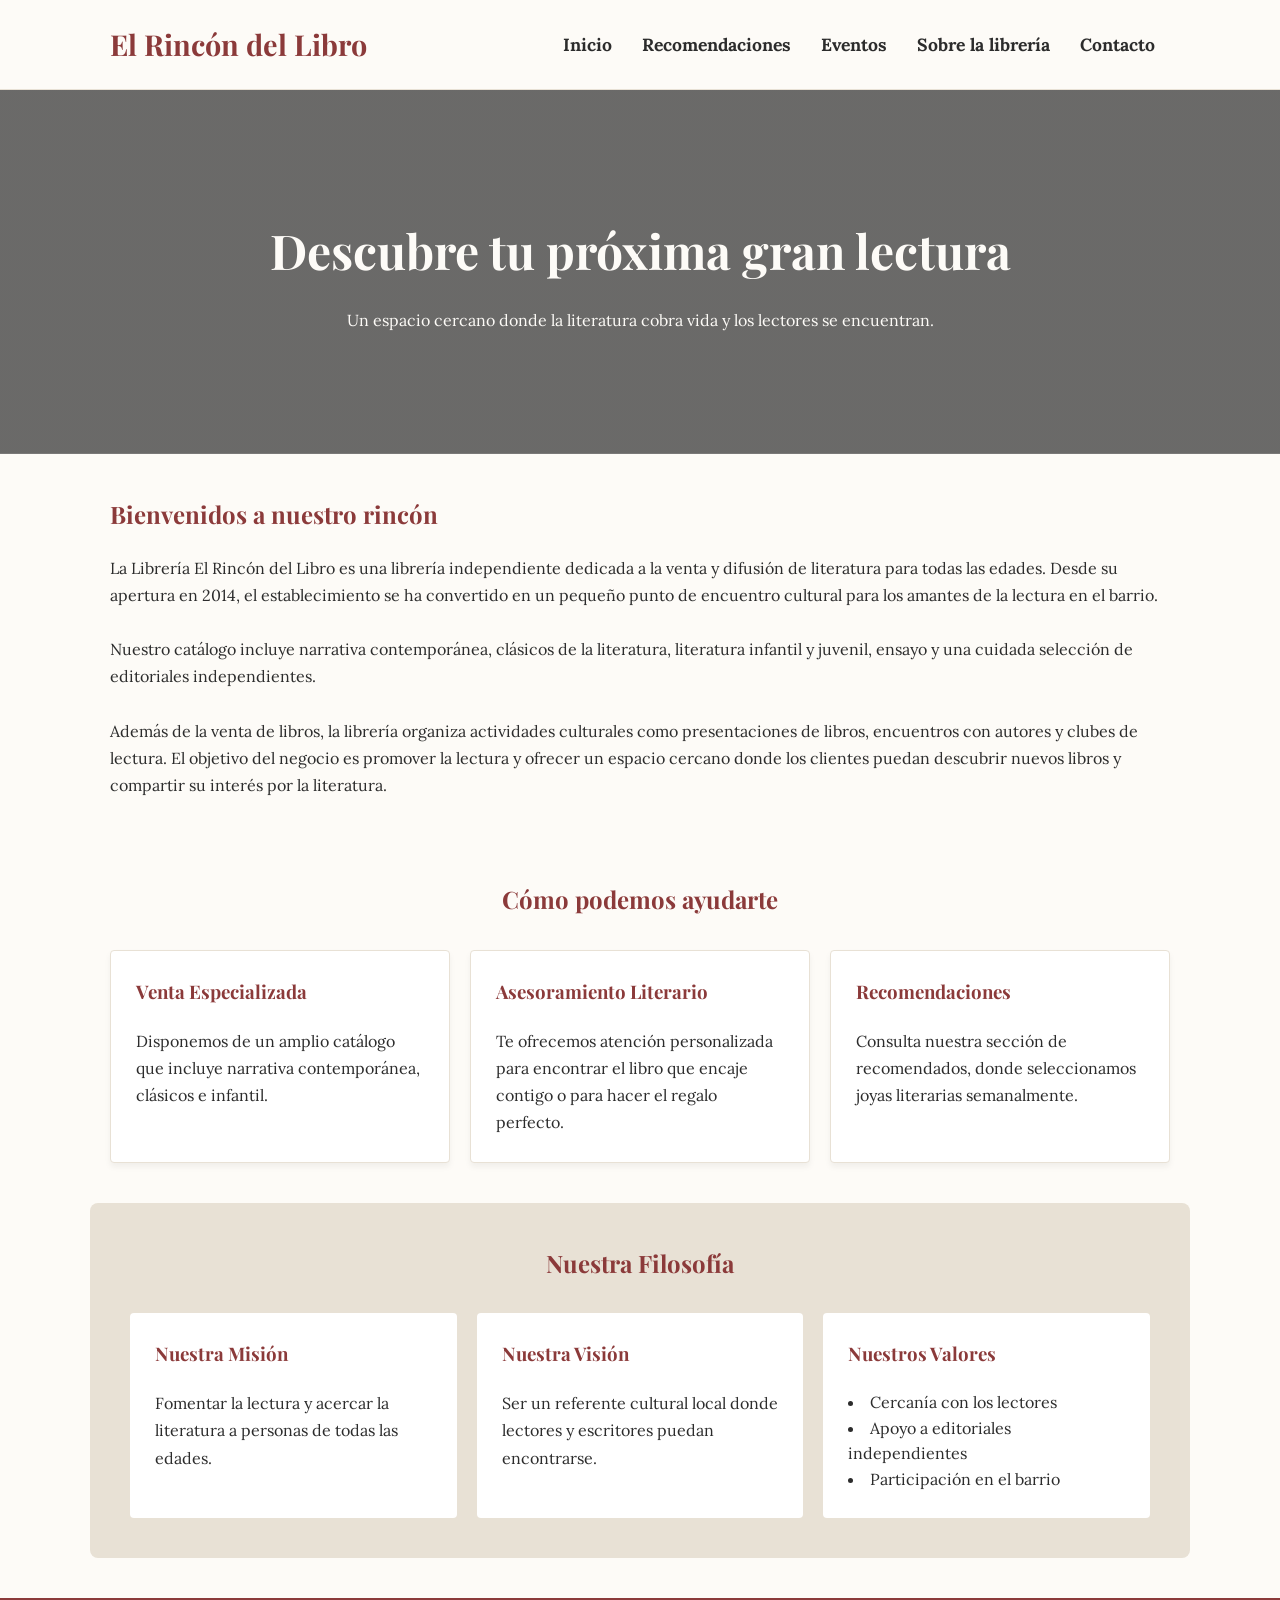
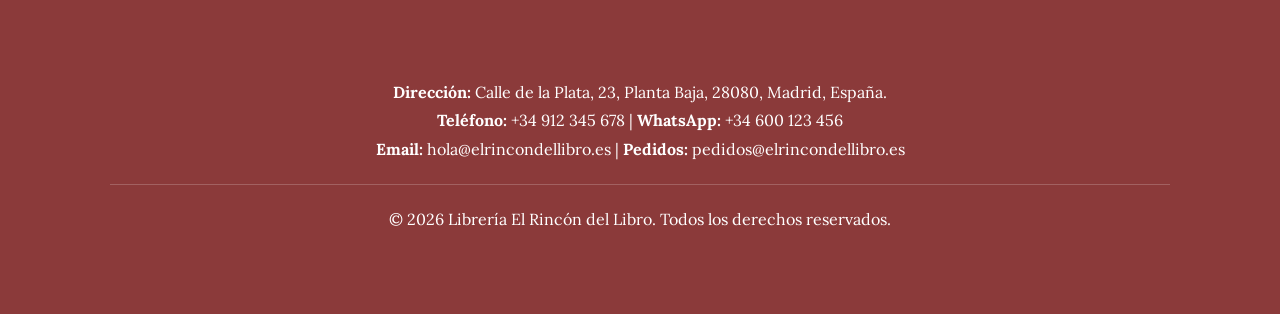
==== commit 1bdc3ce7: "Update index.html" ====
--- a/index.html
+++ b/index.html
@@ -90,10 +90,19 @@
             </div>
         </section>
     </main>
-
-    <footer>
-        <div class="contenedor">
-            <p class="copyright">&copy; 2026 Librería El Rincón del Libro. Todos los derechos reservados.</p>
+    <footer style="background-color: var(--color-primario); color: white; padding: 40px 0; margin-top: 40px;">
+        <div class="contenedor" style="text-align: center; line-height: 1.8;">
+            
+            <p><strong>Dirección:</strong> Calle de la Plata, 23, Planta Baja, 28080, Madrid, España.</p>
+            
+            <p><strong>Teléfono:</strong> +34 912 345 678 | <strong>WhatsApp:</strong> +34 600 123 456</p>
+            
+            <p><strong>Email:</strong> hola@elrincondellibro.es | <strong>Pedidos:</strong> pedidos@elrincondellibro.es</p>
+            
+            <div style="margin-top: 20px; border-top: 1px solid rgba(255,255,255,0.2); padding-top: 20px;">
+                <p class="copyright">&copy; 2026 Librería El Rincón del Libro. Todos los derechos reservados.</p>
+            </div>
+            
         </div>
     </footer>
 
